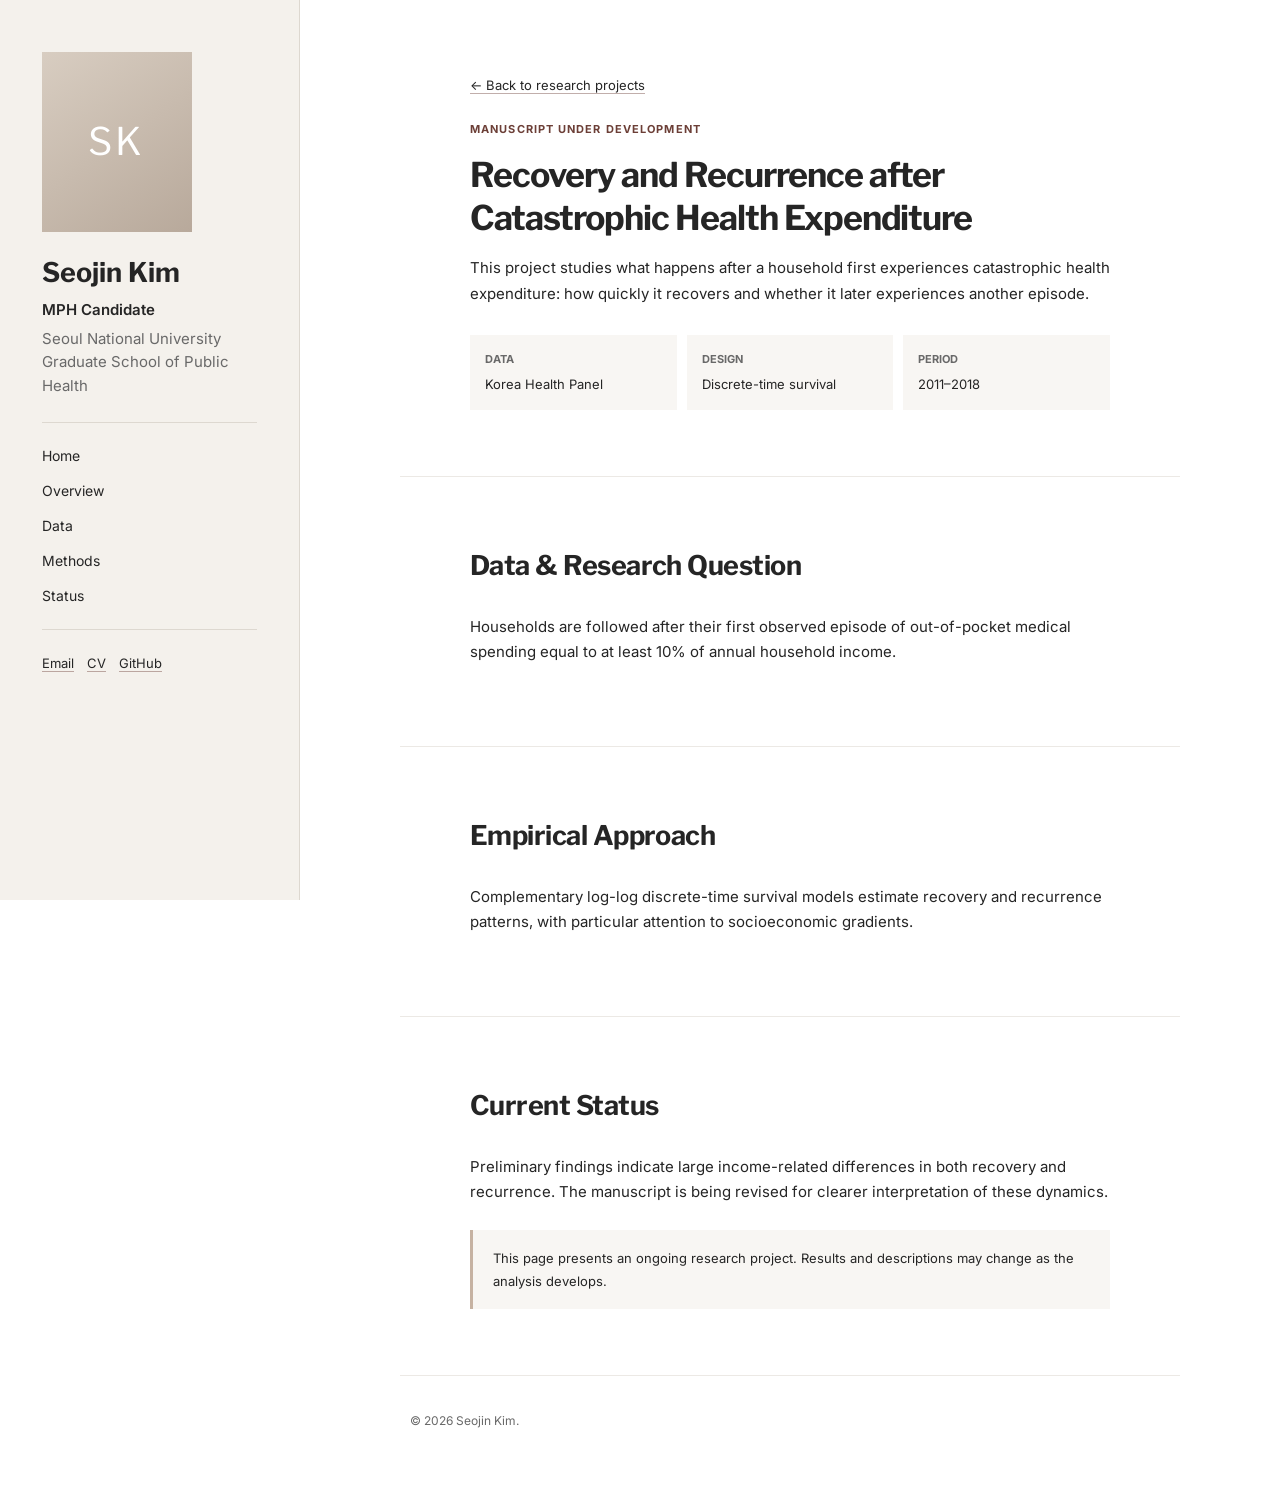
==== projects/catastrophic-expenditure.html @ 6a894d15 "Add files via upload" ====
<!doctype html>
<html lang="en">
<head>
  <meta charset="utf-8">
  <meta name="viewport" content="width=device-width, initial-scale=1">
  <meta name="robots" content="noindex, nofollow, noarchive">
  <title>Recovery and Recurrence after Catastrophic Health Expenditure | Seojin Kim</title>
  <link rel="preconnect" href="https://fonts.googleapis.com">
  <link rel="preconnect" href="https://fonts.gstatic.com" crossorigin>
  <link href="https://fonts.googleapis.com/css2?family=Inter:wght@400;500;600;700&family=Libre+Franklin:wght@500;600;700&display=swap" rel="stylesheet">
  <link rel="stylesheet" href="../assets/css/style.css">
</head>
<body class="project-page">
  <aside class="sidebar">
    <div class="profile">
      <div class="profile-photo"><span>SK</span></div>
      <h1>Seojin Kim</h1>
      <p class="role">MPH Candidate</p>
      <p class="affiliation">Seoul National University<br>Graduate School of Public Health</p>
      <nav aria-label="Project navigation">
        <a href="../index.html">Home</a>
        <a href="#overview">Overview</a>
        <a href="#data">Data</a>
        <a href="#methods">Methods</a>
        <a href="#status">Status</a>
      </nav>
      <div class="social-links">
        <a href="mailto:seojinkim@snu.ac.kr">Email</a>
        <a href="../assets/files/Seojin_Kim_CV.pdf">CV</a>
        <a href="https://github.com/sznkim" target="_blank" rel="noopener">GitHub</a>
      </div>
    </div>
  </aside>
  <main class="content">
    <section id="overview" class="section project-hero">
      <a class="back-link" href="../index.html#research">← Back to research projects</a>
      <p class="project-label">Manuscript under development</p>
      <h1>Recovery and Recurrence after Catastrophic Health Expenditure</h1>
      <p>This project studies what happens after a household first experiences catastrophic health expenditure: how quickly it recovers and whether it later experiences another episode.</p>
      <div class="project-facts"><div><strong>Data</strong><span>Korea Health Panel</span></div><div><strong>Design</strong><span>Discrete-time survival</span></div><div><strong>Period</strong><span>2011–2018</span></div></div>
    </section>
    <section id="data" class="section">
      <h2>Data &amp; Research Question</h2>
      <p>Households are followed after their first observed episode of out-of-pocket medical spending equal to at least 10% of annual household income.</p>
    </section>
    <section id="methods" class="section">
      <h2>Empirical Approach</h2>
      <p>Complementary log-log discrete-time survival models estimate recovery and recurrence patterns, with particular attention to socioeconomic gradients.</p>
    </section>
    <section id="status" class="section">
      <h2>Current Status</h2>
      <p>Preliminary findings indicate large income-related differences in both recovery and recurrence. The manuscript is being revised for clearer interpretation of these dynamics.</p>
      <div class="note-box">This page presents an ongoing research project. Results and descriptions may change as the analysis develops.</div>
    </section>
    <footer><p>© 2026 Seojin Kim.</p></footer>
  </main>
  <button class="menu-button" type="button" aria-label="Open navigation" aria-expanded="false">Menu</button>
  <script src="../assets/js/main.js"></script>
</body>
</html>
---- assets/css/style.css ----
:root {
  --bg: #ffffff;
  --sidebar: #f4f1ec;
  --text: #252525;
  --muted: #696969;
  --line: #ddd8d0;
  --accent: #6c3f37;
  --soft: #f8f6f3;
  --max: 900px;
}

* { box-sizing: border-box; }
html { scroll-behavior: smooth; }
body {
  margin: 0;
  color: var(--text);
  background: var(--bg);
  font-family: Inter, Arial, sans-serif;
  font-size: 15px;
  line-height: 1.72;
}
a { color: inherit; text-decoration-color: rgba(108,63,55,.42); text-underline-offset: 3px; }
a:hover { color: var(--accent); }

.sidebar {
  position: fixed;
  inset: 0 auto 0 0;
  width: 300px;
  background: var(--sidebar);
  border-right: 1px solid var(--line);
  overflow-y: auto;
}
.profile { padding: 52px 42px 35px; }
.profile-photo {
  width: 150px;
  height: 180px;
  display: grid;
  place-items: center;
  background: linear-gradient(145deg, #d8cdc1, #b8a99b);
  color: white;
  font-family: "Libre Franklin", sans-serif;
  font-size: 38px;
  letter-spacing: .08em;
  margin-bottom: 25px;
  overflow: hidden;
}
.profile-photo img { width: 100%; height: 100%; object-fit: cover; }
.profile h1 {
  font-family: "Libre Franklin", sans-serif;
  font-size: 27px;
  line-height: 1.2;
  margin: 0 0 8px;
}
.role { margin: 0; font-weight: 600; }
.affiliation { color: var(--muted); line-height: 1.55; margin: 4px 0 25px; }
nav { display: flex; flex-direction: column; gap: 5px; padding: 18px 0; border-top: 1px solid var(--line); border-bottom: 1px solid var(--line); }
nav a { text-decoration: none; padding: 3px 0; font-size: 14px; }
.social-links { display: flex; flex-wrap: wrap; gap: 9px 13px; padding-top: 22px; }
.social-links a { font-size: 13px; }

.content { margin-left: 300px; width: calc(100% - 300px); }
.section { max-width: var(--max); padding: 66px 70px; margin: 0 auto; border-bottom: 1px solid #ece9e5; }
.hero { padding-top: 76px; }
h2 {
  font-family: "Libre Franklin", sans-serif;
  font-size: 27px;
  letter-spacing: -.02em;
  margin: 0 0 24px;
}
h3 { font-size: 17px; line-height: 1.45; margin: 0 0 5px; }
p { margin: 0 0 15px; }
.eyebrow {
  color: var(--accent);
  font-size: 12px;
  font-weight: 700;
  letter-spacing: .12em;
  text-transform: uppercase;
  margin-bottom: 12px;
}
.focus-grid { display: grid; grid-template-columns: repeat(3, 1fr); gap: 12px; margin-top: 31px; }
.focus-grid div { padding: 16px; background: var(--soft); border-top: 2px solid #c9b9aa; }
.focus-grid strong, .focus-grid span { display: block; }
.focus-grid strong { font-size: 13px; margin-bottom: 5px; }
.focus-grid span { font-size: 12px; color: var(--muted); line-height: 1.55; }

.section-heading { display: flex; align-items: end; justify-content: space-between; gap: 20px; }
.text-button { border: 0; background: transparent; color: var(--accent); padding: 0; cursor: pointer; font: inherit; }
.timeline { list-style: none; padding: 0; margin: 0; }
.timeline li { display: grid; grid-template-columns: 92px 1fr; gap: 18px; margin: 0 0 14px; }
.timeline time { color: var(--accent); font-weight: 600; font-size: 13px; }
.extra-news { display: none !important; }
.timeline.expanded .extra-news { display: grid !important; }

.project {
  display: grid;
  grid-template-columns: 145px 1fr;
  gap: 27px;
  padding: 27px 0;
  border-top: 1px solid var(--line);
}
.project:last-child { border-bottom: 1px solid var(--line); }
.project-visual {
  height: 112px;
  display: grid;
  place-items: center;
  text-decoration: none;
  font-family: "Libre Franklin", sans-serif;
  font-size: 20px;
  font-weight: 700;
  letter-spacing: .08em;
  border-radius: 2px;
}
.visual-burden { background: #e6ddd5; color: #60463e; }
.visual-che { background: #dce2dc; color: #3c5547; }
.visual-insurance { background: #dce1e8; color: #3e4b60; }
.visual-dementia { background: #e6e1d5; color: #65563b; }
.visual-ai { background: #ded9e8; color: #4b3e61; }
.project-status { color: var(--accent); text-transform: uppercase; font-size: 10px; letter-spacing: .08em; font-weight: 700; margin-bottom: 5px; }
.project-meta { color: var(--muted); font-size: 12px; margin: 4px 0 8px; }
.project-body > p:not(.project-status):not(.project-meta) { font-size: 13px; line-height: 1.6; }
.project-links { display: flex; gap: 14px; font-size: 12px; }
.project-links span { color: var(--muted); }

.entry { display: grid; grid-template-columns: 1fr auto; gap: 20px; padding: 20px 0; border-top: 1px solid var(--line); }
.entry:last-child { border-bottom: 1px solid var(--line); }
.entry p { margin: 2px 0; }
.entry time { color: var(--muted); font-size: 13px; white-space: nowrap; }
.muted { color: var(--muted); font-size: 13px; }
.compact-list > div { display: grid; grid-template-columns: 1fr auto; gap: 20px; padding: 13px 0; border-top: 1px solid var(--line); }
.compact-list > div:last-child { border-bottom: 1px solid var(--line); }
.compact-list time { color: var(--muted); }

.hobby-grid { display: grid; grid-template-columns: repeat(2, 1fr); gap: 14px; }
.hobby-grid > div { padding: 20px; background: var(--soft); }
.hobby-grid strong { display: block; }
.hobby-grid p { margin: 4px 0 0; color: var(--muted); font-size: 13px; }
.hobby-icon { display: block; font-family: "Libre Franklin", sans-serif; color: var(--accent); margin-bottom: 15px; font-size: 18px; }

footer { max-width: var(--max); margin: 0 auto; padding: 35px 70px 55px; color: var(--muted); font-size: 12px; }
.menu-button { display: none; }

.project-page .section { max-width: 780px; }
.back-link { display: inline-block; margin-bottom: 24px; font-size: 13px; }
.project-hero { padding-top: 72px; }
.project-hero h1 { font-family: "Libre Franklin", sans-serif; font-size: 34px; line-height: 1.25; letter-spacing: -.03em; margin: 0 0 16px; }
.project-label { color: var(--accent); text-transform: uppercase; letter-spacing: .1em; font-weight: 700; font-size: 11px; }
.project-facts { display: grid; grid-template-columns: repeat(3, 1fr); gap: 10px; margin: 28px 0 0; }
.project-facts div { background: var(--soft); padding: 15px; }
.project-facts strong, .project-facts span { display: block; }
.project-facts strong { font-size: 11px; text-transform: uppercase; color: var(--muted); margin-bottom: 4px; }
.project-facts span { font-size: 13px; }
.note-box { border-left: 3px solid #c6b2a2; background: var(--soft); padding: 17px 20px; margin-top: 25px; font-size: 13px; }

@media (max-width: 900px) {
  .menu-button {
    display: block; position: fixed; z-index: 20; right: 18px; top: 16px;
    border: 1px solid var(--line); background: white; padding: 9px 13px; font-weight: 600;
  }
  .sidebar { transform: translateX(-100%); transition: transform .2s ease; z-index: 10; width: 280px; box-shadow: 5px 0 20px rgba(0,0,0,.1); }
  body.menu-open .sidebar { transform: translateX(0); }
  .content { margin-left: 0; width: 100%; }
}
@media (max-width: 650px) {
  .section { padding: 54px 24px; }
  .hero { padding-top: 74px; }
  .focus-grid, .project-facts { grid-template-columns: 1fr; }
  .project { grid-template-columns: 1fr; gap: 16px; }
  .project-visual { width: 100%; height: 135px; }
  .entry { grid-template-columns: 1fr; gap: 5px; }
  .timeline li { grid-template-columns: 78px 1fr; gap: 10px; }
  .hobby-grid { grid-template-columns: 1fr; }
  footer { padding: 30px 24px 50px; }
}
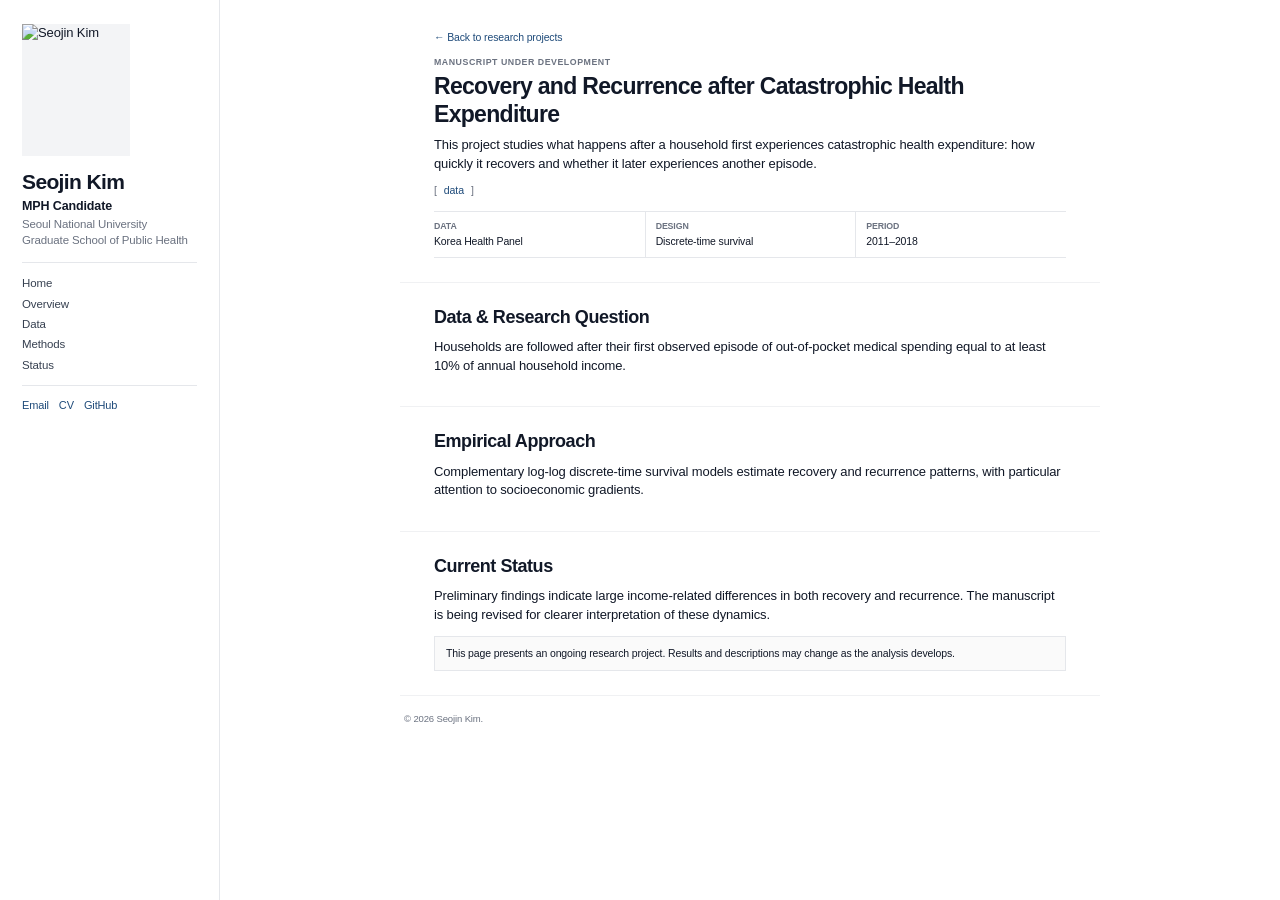
==== commit 4500a38b: "Add files via upload" ====
--- a/projects/catastrophic-expenditure.html
+++ b/projects/catastrophic-expenditure.html
@@ -3,17 +3,16 @@
 <head>
   <meta charset="utf-8">
   <meta name="viewport" content="width=device-width, initial-scale=1">
-  <meta name="robots" content="noindex, nofollow, noarchive">
+  <meta name="robots" content="noindex, nofollow, noarchive, nosnippet, noimageindex">
+  <meta name="googlebot" content="noindex, nofollow, noarchive, nosnippet, noimageindex">
+  <meta name="bingbot" content="noindex, nofollow, noarchive, nosnippet, noimageindex">
   <title>Recovery and Recurrence after Catastrophic Health Expenditure | Seojin Kim</title>
-  <link rel="preconnect" href="https://fonts.googleapis.com">
-  <link rel="preconnect" href="https://fonts.gstatic.com" crossorigin>
-  <link href="https://fonts.googleapis.com/css2?family=Inter:wght@400;500;600;700&family=Libre+Franklin:wght@500;600;700&display=swap" rel="stylesheet">
-  <link rel="stylesheet" href="../assets/css/style.css">
+<link rel="stylesheet" href="../assets/css/style.css">
 </head>
 <body class="project-page">
   <aside class="sidebar">
     <div class="profile">
-      <div class="profile-photo"><span>SK</span></div>
+      <div class="profile-photo"><img src="https://lh3.googleusercontent.com/sitesv/[base64]w1280" alt="Seojin Kim"></div>
       <h1>Seojin Kim</h1>
       <p class="role">MPH Candidate</p>
       <p class="affiliation">Seoul National University<br>Graduate School of Public Health</p>
@@ -37,6 +36,7 @@
       <p class="project-label">Manuscript under development</p>
       <h1>Recovery and Recurrence after Catastrophic Health Expenditure</h1>
       <p>This project studies what happens after a household first experiences catastrophic health expenditure: how quickly it recovers and whether it later experiences another episode.</p>
+      <div class="resource-links">[<a href="https://www.kihasa.re.kr/en" target="_blank" rel="noopener">data</a>]</div>
       <div class="project-facts"><div><strong>Data</strong><span>Korea Health Panel</span></div><div><strong>Design</strong><span>Discrete-time survival</span></div><div><strong>Period</strong><span>2011–2018</span></div></div>
     </section>
     <section id="data" class="section">
--- a/assets/css/style.css
+++ b/assets/css/style.css
@@ -1,173 +1,419 @@
-:root {
-  --bg: #ffffff;
-  --sidebar: #f4f1ec;
-  --text: #252525;
-  --muted: #696969;
-  --line: #ddd8d0;
-  --accent: #6c3f37;
-  --soft: #f8f6f3;
-  --max: 900px;
-}
-
-* { box-sizing: border-box; }
-html { scroll-behavior: smooth; }
-body {
-  margin: 0;
-  color: var(--text);
-  background: var(--bg);
-  font-family: Inter, Arial, sans-serif;
-  font-size: 15px;
-  line-height: 1.72;
-}
-a { color: inherit; text-decoration-color: rgba(108,63,55,.42); text-underline-offset: 3px; }
-a:hover { color: var(--accent); }
-
-.sidebar {
-  position: fixed;
-  inset: 0 auto 0 0;
-  width: 300px;
-  background: var(--sidebar);
-  border-right: 1px solid var(--line);
-  overflow-y: auto;
-}
-.profile { padding: 52px 42px 35px; }
-.profile-photo {
-  width: 150px;
-  height: 180px;
-  display: grid;
-  place-items: center;
-  background: linear-gradient(145deg, #d8cdc1, #b8a99b);
-  color: white;
-  font-family: "Libre Franklin", sans-serif;
-  font-size: 38px;
-  letter-spacing: .08em;
-  margin-bottom: 25px;
-  overflow: hidden;
-}
-.profile-photo img { width: 100%; height: 100%; object-fit: cover; }
-.profile h1 {
-  font-family: "Libre Franklin", sans-serif;
-  font-size: 27px;
-  line-height: 1.2;
-  margin: 0 0 8px;
-}
-.role { margin: 0; font-weight: 600; }
-.affiliation { color: var(--muted); line-height: 1.55; margin: 4px 0 25px; }
-nav { display: flex; flex-direction: column; gap: 5px; padding: 18px 0; border-top: 1px solid var(--line); border-bottom: 1px solid var(--line); }
-nav a { text-decoration: none; padding: 3px 0; font-size: 14px; }
-.social-links { display: flex; flex-wrap: wrap; gap: 9px 13px; padding-top: 22px; }
-.social-links a { font-size: 13px; }
-
-.content { margin-left: 300px; width: calc(100% - 300px); }
-.section { max-width: var(--max); padding: 66px 70px; margin: 0 auto; border-bottom: 1px solid #ece9e5; }
-.hero { padding-top: 76px; }
-h2 {
-  font-family: "Libre Franklin", sans-serif;
-  font-size: 27px;
-  letter-spacing: -.02em;
-  margin: 0 0 24px;
-}
-h3 { font-size: 17px; line-height: 1.45; margin: 0 0 5px; }
-p { margin: 0 0 15px; }
-.eyebrow {
-  color: var(--accent);
-  font-size: 12px;
-  font-weight: 700;
-  letter-spacing: .12em;
-  text-transform: uppercase;
-  margin-bottom: 12px;
-}
-.focus-grid { display: grid; grid-template-columns: repeat(3, 1fr); gap: 12px; margin-top: 31px; }
-.focus-grid div { padding: 16px; background: var(--soft); border-top: 2px solid #c9b9aa; }
-.focus-grid strong, .focus-grid span { display: block; }
-.focus-grid strong { font-size: 13px; margin-bottom: 5px; }
-.focus-grid span { font-size: 12px; color: var(--muted); line-height: 1.55; }
-
-.section-heading { display: flex; align-items: end; justify-content: space-between; gap: 20px; }
-.text-button { border: 0; background: transparent; color: var(--accent); padding: 0; cursor: pointer; font: inherit; }
-.timeline { list-style: none; padding: 0; margin: 0; }
-.timeline li { display: grid; grid-template-columns: 92px 1fr; gap: 18px; margin: 0 0 14px; }
-.timeline time { color: var(--accent); font-weight: 600; font-size: 13px; }
-.extra-news { display: none !important; }
-.timeline.expanded .extra-news { display: grid !important; }
-
-.project {
-  display: grid;
-  grid-template-columns: 145px 1fr;
-  gap: 27px;
-  padding: 27px 0;
-  border-top: 1px solid var(--line);
-}
-.project:last-child { border-bottom: 1px solid var(--line); }
-.project-visual {
-  height: 112px;
-  display: grid;
-  place-items: center;
-  text-decoration: none;
-  font-family: "Libre Franklin", sans-serif;
-  font-size: 20px;
-  font-weight: 700;
-  letter-spacing: .08em;
-  border-radius: 2px;
-}
-.visual-burden { background: #e6ddd5; color: #60463e; }
-.visual-che { background: #dce2dc; color: #3c5547; }
-.visual-insurance { background: #dce1e8; color: #3e4b60; }
-.visual-dementia { background: #e6e1d5; color: #65563b; }
-.visual-ai { background: #ded9e8; color: #4b3e61; }
-.project-status { color: var(--accent); text-transform: uppercase; font-size: 10px; letter-spacing: .08em; font-weight: 700; margin-bottom: 5px; }
-.project-meta { color: var(--muted); font-size: 12px; margin: 4px 0 8px; }
-.project-body > p:not(.project-status):not(.project-meta) { font-size: 13px; line-height: 1.6; }
-.project-links { display: flex; gap: 14px; font-size: 12px; }
-.project-links span { color: var(--muted); }
-
-.entry { display: grid; grid-template-columns: 1fr auto; gap: 20px; padding: 20px 0; border-top: 1px solid var(--line); }
-.entry:last-child { border-bottom: 1px solid var(--line); }
-.entry p { margin: 2px 0; }
-.entry time { color: var(--muted); font-size: 13px; white-space: nowrap; }
-.muted { color: var(--muted); font-size: 13px; }
-.compact-list > div { display: grid; grid-template-columns: 1fr auto; gap: 20px; padding: 13px 0; border-top: 1px solid var(--line); }
-.compact-list > div:last-child { border-bottom: 1px solid var(--line); }
-.compact-list time { color: var(--muted); }
-
-.hobby-grid { display: grid; grid-template-columns: repeat(2, 1fr); gap: 14px; }
-.hobby-grid > div { padding: 20px; background: var(--soft); }
-.hobby-grid strong { display: block; }
-.hobby-grid p { margin: 4px 0 0; color: var(--muted); font-size: 13px; }
-.hobby-icon { display: block; font-family: "Libre Franklin", sans-serif; color: var(--accent); margin-bottom: 15px; font-size: 18px; }
-
-footer { max-width: var(--max); margin: 0 auto; padding: 35px 70px 55px; color: var(--muted); font-size: 12px; }
-.menu-button { display: none; }
-
-.project-page .section { max-width: 780px; }
-.back-link { display: inline-block; margin-bottom: 24px; font-size: 13px; }
-.project-hero { padding-top: 72px; }
-.project-hero h1 { font-family: "Libre Franklin", sans-serif; font-size: 34px; line-height: 1.25; letter-spacing: -.03em; margin: 0 0 16px; }
-.project-label { color: var(--accent); text-transform: uppercase; letter-spacing: .1em; font-weight: 700; font-size: 11px; }
-.project-facts { display: grid; grid-template-columns: repeat(3, 1fr); gap: 10px; margin: 28px 0 0; }
-.project-facts div { background: var(--soft); padding: 15px; }
-.project-facts strong, .project-facts span { display: block; }
-.project-facts strong { font-size: 11px; text-transform: uppercase; color: var(--muted); margin-bottom: 4px; }
-.project-facts span { font-size: 13px; }
-.note-box { border-left: 3px solid #c6b2a2; background: var(--soft); padding: 17px 20px; margin-top: 25px; font-size: 13px; }
-
-@media (max-width: 900px) {
-  .menu-button {
-    display: block; position: fixed; z-index: 20; right: 18px; top: 16px;
-    border: 1px solid var(--line); background: white; padding: 9px 13px; font-weight: 600;
+
+:root{
+  --bg:#ffffff;
+  --text:#111827;
+  --muted:#6b7280;
+  --line:#e5e7eb;
+  --accent:#1f4b7a;
+  --sidebar:#ffffff;
+  --max:760px;
+}
+*{box-sizing:border-box}
+html{scroll-behavior:smooth}
+body{
+  margin:0;
+  background:var(--bg);
+  color:var(--text);
+  font-family:Inter,ui-sans-serif,-apple-system,BlinkMacSystemFont,"Segoe UI",Roboto,Helvetica,Arial,sans-serif;
+  font-size:13px;
+  line-height:1.42;
+  letter-spacing:-0.01em;
+}
+a{color:var(--accent);text-decoration:none}
+a:hover{text-decoration:underline}
+
+.sidebar{
+  position:fixed;
+  inset:0 auto 0 0;
+  width:220px;
+  background:var(--sidebar);
+  border-right:1px solid var(--line);
+  overflow-y:auto;
+}
+.profile{padding:24px 22px 20px}
+.profile-photo{
+  width:108px;
+  height:132px;
+  overflow:hidden;
+  margin:0 0 14px;
+  background:#f3f4f6;
+}
+.profile-photo img{width:100%;height:100%;object-fit:cover;display:block}
+.profile h1{
+  margin:0 0 4px;
+  font-size:21px;
+  line-height:1.12;
+  font-weight:700;
+  letter-spacing:-0.03em;
+}
+.role{margin:0;font-size:12.5px;font-weight:600}
+.affiliation{
+  margin:2px 0 14px;
+  color:var(--muted);
+  font-size:11.5px;
+  line-height:1.35;
+}
+nav{
+  display:flex;
+  flex-direction:column;
+  gap:0;
+  padding:10px 0;
+  border-top:1px solid var(--line);
+  border-bottom:1px solid var(--line);
+}
+nav a{
+  padding:2px 0;
+  color:#374151;
+  font-size:11.5px;
+}
+.social-links{
+  display:flex;
+  flex-wrap:wrap;
+  gap:5px 10px;
+  padding-top:12px;
+}
+.social-links a{font-size:11px}
+
+.content{
+  margin-left:220px;
+  width:calc(100% - 220px);
+}
+.section{
+  max-width:var(--max);
+  margin:0 auto;
+  padding:24px 34px;
+  border-bottom:1px solid #f0f1f3;
+}
+.hero{padding-top:30px}
+h2{
+  margin:0 0 10px;
+  font-size:18px;
+  line-height:1.2;
+  font-weight:700;
+  letter-spacing:-0.025em;
+}
+h3{
+  margin:0 0 2px;
+  font-size:13.5px;
+  line-height:1.35;
+  font-weight:700;
+}
+p{margin:0 0 7px}
+.eyebrow{
+  margin:0 0 5px;
+  color:var(--muted);
+  font-size:9.5px;
+  font-weight:700;
+  letter-spacing:.08em;
+  text-transform:uppercase;
+}
+
+.focus-grid{
+  display:grid;
+  grid-template-columns:repeat(3,1fr);
+  gap:0;
+  margin-top:14px;
+  border-top:1px solid var(--line);
+  border-bottom:1px solid var(--line);
+}
+.focus-grid div{
+  padding:9px 10px 8px 0;
+  background:transparent;
+}
+.focus-grid div+div{padding-left:12px;border-left:1px solid var(--line)}
+.focus-grid strong,.focus-grid span{display:block}
+.focus-grid strong{font-size:10.5px;margin-bottom:2px}
+.focus-grid span{font-size:10.5px;color:var(--muted);line-height:1.35}
+
+.section-heading{
+  display:flex;
+  align-items:center;
+  justify-content:space-between;
+}
+.text-button{
+  border:0;
+  background:none;
+  color:var(--accent);
+  padding:0;
+  font:inherit;
+  font-size:10.5px;
+  cursor:pointer;
+}
+.timeline{list-style:none;padding:0;margin:0}
+.timeline li{
+  display:grid;
+  grid-template-columns:70px 1fr;
+  gap:10px;
+  margin:0 0 5px;
+}
+.timeline time{
+  color:var(--muted);
+  font-size:10.5px;
+  font-weight:600;
+}
+.extra-news{display:none!important}
+.timeline.expanded .extra-news{display:grid!important}
+
+.project{
+  display:grid;
+  grid-template-columns:82px 1fr;
+  gap:14px;
+  padding:12px 0;
+  border-top:1px solid var(--line);
+}
+.project:last-child{border-bottom:1px solid var(--line)}
+.project-visual{
+  height:58px;
+  display:grid;
+  place-items:center;
+  border:1px solid var(--line);
+  background:#fafafa!important;
+  color:#4b5563!important;
+  font-size:11.5px;
+  font-weight:700;
+  letter-spacing:.04em;
+}
+.project-status{
+  margin:0 0 2px;
+  color:var(--muted);
+  font-size:8.8px;
+  font-weight:700;
+  letter-spacing:.06em;
+  text-transform:uppercase;
+}
+.project-meta{
+  margin:1px 0 4px;
+  color:var(--muted);
+  font-size:10.2px;
+}
+.project-body>p:not(.project-status):not(.project-meta){
+  margin:0 0 4px;
+  font-size:11.2px;
+  line-height:1.38;
+}
+.project-links{
+  display:flex;
+  gap:9px;
+  font-size:10.3px;
+}
+.project-links span{color:var(--muted)}
+
+.entry{
+  display:grid;
+  grid-template-columns:1fr auto;
+  gap:10px;
+  padding:9px 0;
+  border-top:1px solid var(--line);
+}
+.entry:last-child{border-bottom:1px solid var(--line)}
+.entry p{margin:1px 0}
+.entry time{color:var(--muted);font-size:10.5px;white-space:nowrap}
+.muted{color:var(--muted);font-size:10.7px}
+
+.compact-list>div{
+  display:grid;
+  grid-template-columns:1fr auto;
+  gap:10px;
+  padding:7px 0;
+  border-top:1px solid var(--line);
+}
+.compact-list>div:last-child{border-bottom:1px solid var(--line)}
+.compact-list time{color:var(--muted);font-size:10.5px}
+
+.hobby-grid{
+  display:grid;
+  grid-template-columns:repeat(2,1fr);
+  gap:0;
+  border-top:1px solid var(--line);
+  border-bottom:1px solid var(--line);
+}
+.hobby-grid>div{
+  padding:9px 10px 9px 0;
+  background:transparent;
+}
+.hobby-grid>div:nth-child(even){padding-left:12px;border-left:1px solid var(--line)}
+.hobby-grid>div:nth-child(n+3){border-top:1px solid var(--line)}
+.hobby-grid strong{display:block;font-size:11.5px}
+.hobby-grid p{margin:1px 0 0;color:var(--muted);font-size:10.5px}
+.hobby-icon{display:none}
+
+footer{
+  max-width:var(--max);
+  margin:0 auto;
+  padding:16px 34px 28px;
+  color:var(--muted);
+  font-size:9.5px;
+}
+.menu-button{display:none}
+
+.project-page .section{max-width:700px}
+.back-link{display:inline-block;margin-bottom:11px;font-size:10.5px}
+.project-hero{padding-top:28px}
+.project-hero h1{
+  margin:0 0 8px;
+  font-size:23px;
+  line-height:1.22;
+  letter-spacing:-.03em;
+}
+.project-label{
+  margin:0 0 4px;
+  color:var(--muted);
+  font-size:8.8px;
+  font-weight:700;
+  letter-spacing:.06em;
+  text-transform:uppercase;
+}
+.project-facts{
+  display:grid;
+  grid-template-columns:repeat(3,1fr);
+  gap:0;
+  margin-top:13px;
+  border-top:1px solid var(--line);
+  border-bottom:1px solid var(--line);
+}
+.project-facts div{padding:8px 10px 8px 0;background:transparent}
+.project-facts div+div{padding-left:10px;border-left:1px solid var(--line)}
+.project-facts strong,.project-facts span{display:block}
+.project-facts strong{
+  margin-bottom:1px;
+  color:var(--muted);
+  font-size:8.8px;
+  text-transform:uppercase;
+}
+.project-facts span{font-size:10.5px}
+.note-box{
+  margin-top:12px;
+  padding:9px 11px;
+  border:1px solid var(--line);
+  background:#fafafa;
+  font-size:10.5px;
+}
+
+@media(max-width:820px){
+  .menu-button{
+    display:block;
+    position:fixed;
+    top:10px;
+    right:10px;
+    z-index:20;
+    border:1px solid var(--line);
+    background:#fff;
+    padding:6px 9px;
+    font-size:11px;
   }
-  .sidebar { transform: translateX(-100%); transition: transform .2s ease; z-index: 10; width: 280px; box-shadow: 5px 0 20px rgba(0,0,0,.1); }
-  body.menu-open .sidebar { transform: translateX(0); }
-  .content { margin-left: 0; width: 100%; }
-}
-@media (max-width: 650px) {
-  .section { padding: 54px 24px; }
-  .hero { padding-top: 74px; }
-  .focus-grid, .project-facts { grid-template-columns: 1fr; }
-  .project { grid-template-columns: 1fr; gap: 16px; }
-  .project-visual { width: 100%; height: 135px; }
-  .entry { grid-template-columns: 1fr; gap: 5px; }
-  .timeline li { grid-template-columns: 78px 1fr; gap: 10px; }
-  .hobby-grid { grid-template-columns: 1fr; }
-  footer { padding: 30px 24px 50px; }
-}
+  .sidebar{
+    width:220px;
+    transform:translateX(-100%);
+    transition:transform .2s ease;
+    z-index:15;
+    box-shadow:5px 0 18px rgba(0,0,0,.06);
+  }
+  body.menu-open .sidebar{transform:translateX(0)}
+  .content{margin-left:0;width:100%}
+}
+@media(max-width:560px){
+  body{font-size:12.5px}
+  .section{padding:22px 18px}
+  .hero{padding-top:38px}
+  .focus-grid,.project-facts{grid-template-columns:1fr}
+  .focus-grid div+div,.project-facts div+div{
+    padding-left:0;
+    border-left:0;
+    border-top:1px solid var(--line);
+  }
+  .project{grid-template-columns:68px 1fr;gap:11px}
+  .project-visual{height:52px}
+  .entry{grid-template-columns:1fr;gap:2px}
+  .timeline li{grid-template-columns:62px 1fr;gap:7px}
+  .hobby-grid{grid-template-columns:1fr}
+  .hobby-grid>div:nth-child(even){padding-left:0;border-left:0}
+  .hobby-grid>div+div{border-top:1px solid var(--line)}
+  footer{padding:14px 18px 24px}
+}
+
+.project-links{
+  display:flex;
+  flex-wrap:wrap;
+  gap:3px 7px;
+  margin-top:3px;
+  color:#6b7280;
+  font-size:10.4px;
+}
+.project-links a,.resource-links a{
+  color:#1f4b7a;
+  font-weight:500;
+}
+.resource-links{
+  display:flex;
+  flex-wrap:wrap;
+  gap:3px 7px;
+  margin:10px 0 0;
+  color:#6b7280;
+  font-size:10.6px;
+}
+
+.subsection-title{
+  margin:18px 0 6px;
+  padding-bottom:4px;
+  border-bottom:1px solid var(--line);
+  color:#374151;
+  font-size:12.5px;
+  text-transform:none;
+}
+.publication{
+  padding:10px 0;
+  border-bottom:1px solid var(--line);
+}
+.publication h3{
+  font-size:12.8px;
+  line-height:1.38;
+}
+.authors{
+  margin:2px 0;
+  color:#374151;
+  font-size:10.8px;
+}
+.pub-meta{
+  margin:1px 0 3px;
+  color:var(--muted);
+  font-size:10.3px;
+}
+.presentation-item{
+  display:grid;
+  grid-template-columns:58px 1fr;
+  gap:10px;
+  padding:10px 0;
+  border-bottom:1px solid var(--line);
+}
+.presentation-item time{
+  color:var(--muted);
+  font-size:10px;
+  font-weight:600;
+}
+.presentation-item p{
+  margin:1px 0;
+  font-size:10.7px;
+}
+.skills-list{
+  padding:8px 0 4px;
+  border-top:1px solid var(--line);
+  border-bottom:1px solid var(--line);
+}
+.skills-list p{
+  margin:0 0 5px;
+  font-size:11px;
+}
+@media(max-width:560px){
+  .presentation-item{grid-template-columns:52px 1fr}
+}
+
+.profile-photo{
+  background:#f3f4f6;
+}
+.profile-photo img{
+  display:block;
+  width:100%;
+  height:100%;
+  object-fit:cover;
+  object-position:center top;
+}
